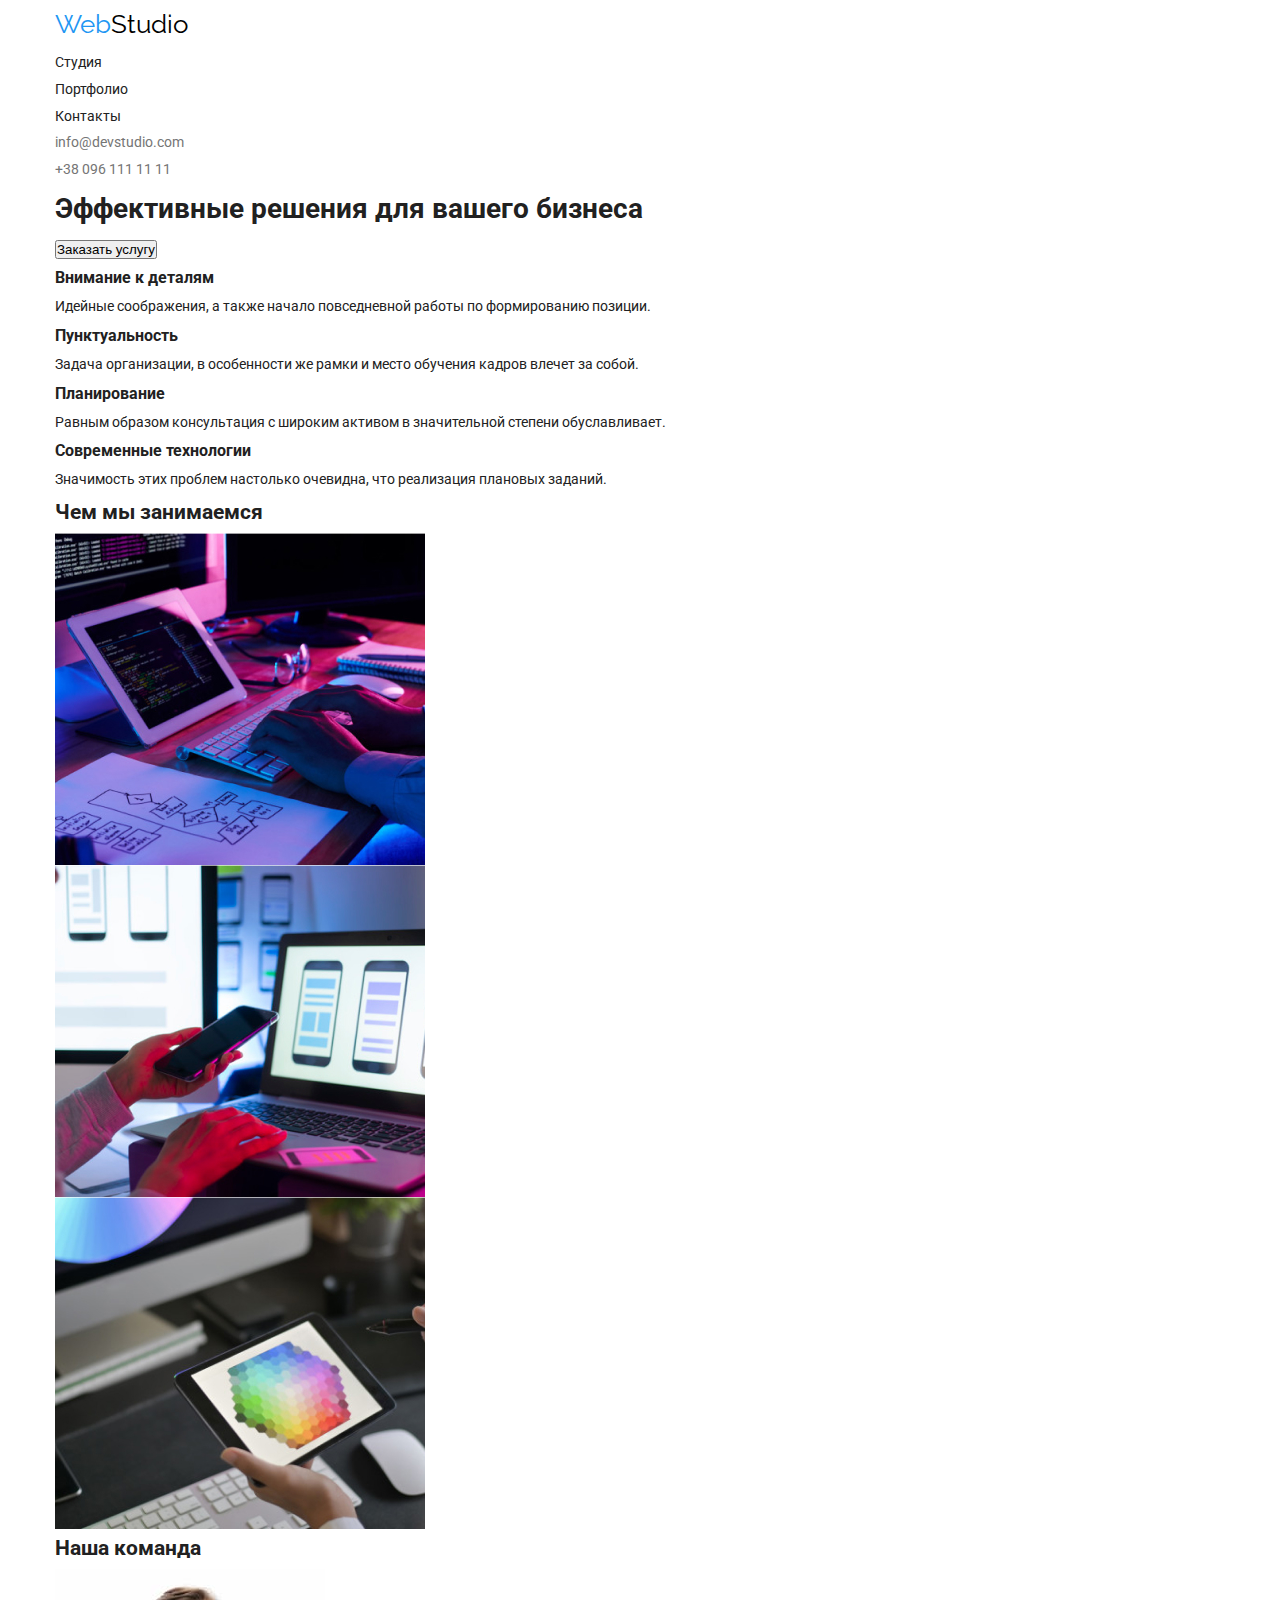
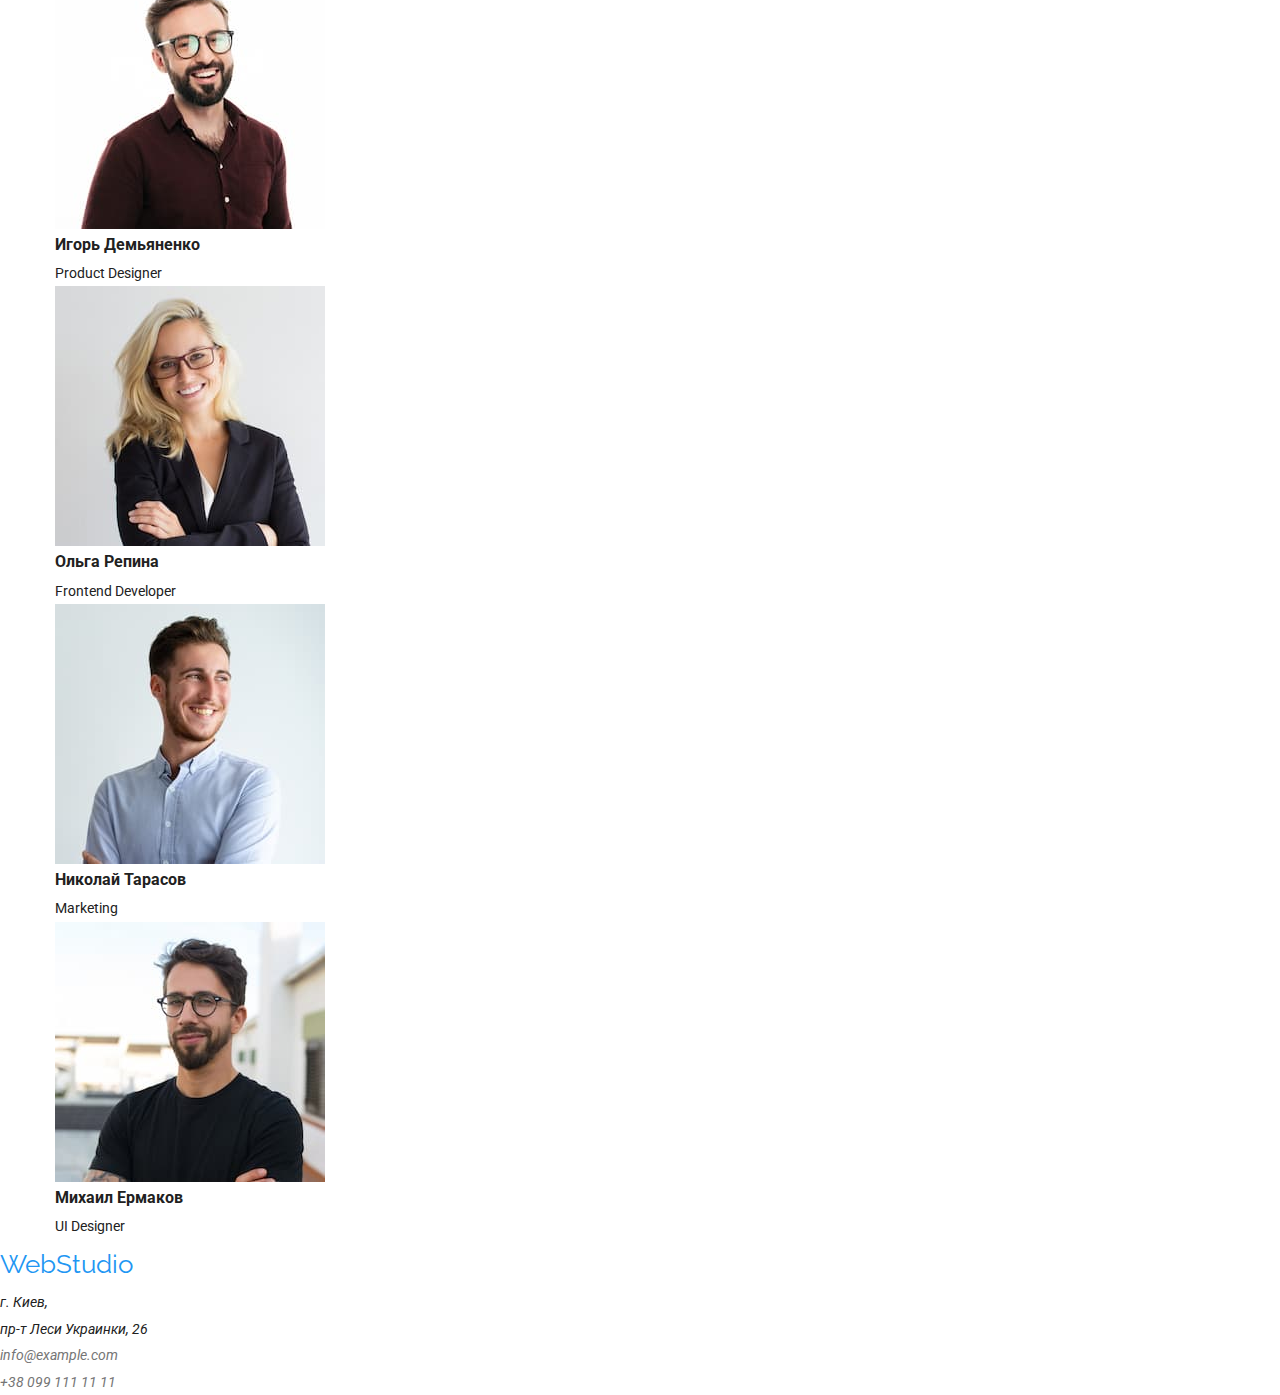
==== index.html @ edd5ce5f "bugs fixed" ====
<!DOCTYPE html>
<html lang="ru">
    <head>
        <meta charset="UTF-8">
        <meta http-equiv="X-UA-Compatible" content="IE=edge">
        <meta name="viewport" content="width=device-width, initial-scale=1.0">
        <title>Web Studio</title>
        <link rel="preconnect" href="https://fonts.gstatic.com">
        <link href="https://fonts.googleapis.com/css2?family=Raleway:wght@700&family=Roboto:wght@400;500;700;900&display=swap"
            rel="stylesheet">
        <link rel="stylesheet" href="./css/style.css"/>
    </head>
    <body>
        <header class="header">
            <div class="container">
                <nav>
                    <a href="index.html" class="logo" lang="en"> <span>Web</span>Studio</a>
                    <ul class="nav-list">
                        <li><a href="index.html">Студия</a></li>
                        <li><a href="portfolio.html">Портфолио</a></li>
                        <li><a href="">Контакты</a></li>
                    </ul>
                    <ul class="link">
                        <li><a href="mailto:info@devstudio.com">info@devstudio.com</a></li>
                        <li><a href="tel:+380961111111">+38 096 111 11 11</a></li>  
                    </ul>
                </nav>
            </div>     
        </header> 
        <main>
            <section>
                <div class="container">
                    <h1>Эффективные решения для вашего бизнеса</h1>
                    <button type="button">Заказать услугу</button>       
                </div>
            </section>
            <section>
                <div class="container">
                    <ul>
                        <h2 hidden>Характеристи</h2>
                        <li><h3>Внимание к деталям</h3>
                        <p>Идейные соображения, а также начало повседневной работы по формированию позиции.</p></li>
                        <li><h3>Пунктуальность</h3>
                        <p>Задача организации, в особенности же рамки и место обучения кадров влечет за собой.</p></li>
                        <li><h3>Планирование</h3>
                        <p>Равным образом консультация с широким активом в значительной степени обуславливает.</p></li>
                        <li><h3>Современные технологии</h3>
                        <p>Значимость этих проблем настолько очевидна, что реализация плановых заданий.</p></li>           
                    </ul>
                 </div>   
            </section>
              
            <section> 
                <div class="container">
                    <ul>
                        <li><h2>Чем мы занимаемся</h2></li>
                        <li><img src="./images/img.jpg" alt="розработка сайта"></li>
                        <li><img src="./images/img(1).jpg" alt="мобильные приложения"></li>
                        <li><img src="./images/img(2).jpg" alt="дизай"></li>
                    </ul>
                </div>    
            </section>    
            <section>
                <div class="container">
                    <h2>Наша команда</h2>
                    <ul>
                        <li>
                            <img src="./images/img(3).jpg" alt="Игорь Демьяненко" width="270">
                            <h3>Игорь Демьяненко</h3>
                            <p lang="en">Product Designer</p>
                        </li>
                        <li>
                            <img src="./images/img(4).jpg" alt="Ольга Репина" width="270">
                            <h3>Ольга Репина</h3>
                            <p lang="en">Frontend Developer</p>
                        </li>
                        <li>
                            <img src="./images/img(5).jpg" alt="Николай Тарасов" width="270">
                            <h3>Николай Тарасов</h3>
                            <p lang="en">Marketing</p>
                        </li>
                        <li>
                            <img src="./images/img(6).jpg" alt="Михаил Ермаков" width="270">
                            <h3>Михаил Ермаков</h3>
                            <p lang="en">UI Designer</p>
                        </li>
                    </ul>
                </div>    
            </section>     
        </main> 
        <footer>
            <div>
                <a href="index.html" class="logo" lang="en"><span>Web</span><span class="logo-white">Studio</span></a>
                <address>
                    <p>г. Киев,<br> пр-т Леси Украинки, 26</p>
                    <ul class="link">
                        <li><a href="mail:info@example.com">info@example.com</a></li>
                        <li><a href="tel:+380991111111">+38 099 111 11 11</a></li>
                    </ul>
                </address> 
            </div>
        </footer>   
    </body>
</html>
---- css/style.css ----
:root {
  --main-font: "Roboto";
  --accent-font: "Raleway";
  --main-text-color: #212121;
  --text-color: #757575;
  --text-color-blue: #2196f3;
  --color-white: #ffffff;
  --gray-color: #2f303a;
}
* {
  box-sizing: border-box;
  margin: 0;
  padding: 0;
}

body {
  font-family: var(--main-font);
  color: var(--main-text-color);
  font-size: 14px;
  line-height: 1.9;
  font-style: normal;
}

ul {
  list-style: none;
}
a {
  color: inherit;
  text-decoration: none;
}
img {
  display: block;
  max-width: 100%;
  height: auto;
}
.container {
  width: 1200px;
  margin: 0 auto;
  padding: 0 15px;
}
/* HEADER STYLES */
.header {
  color: var(--black-color);
}
.link {
  color: var(--text-color);
}
.list-button button {
  border-radius: 4px;
}
.list-button button:hover,
.list-button button:focus,
.list-button button:active {
  background-color: var(--text-color-blue);
  color: var(--color-white);
}

.nav-list a:hover,
.nav-list a:focus,
.nav-list a:active,
.link a:hover,
.link a:focus,
.link a:active {
  color: var(--text-color-blue);
}
.logo {
  font-family: var(--accent-font);
  font-weight: 700px;
  font-size: 26px;
  line-height: 1, 383;
  letter-spacing: 3%;
  color: #000;
}
.logo span {
  color: var(--text-color-blue);
}

/* HEADER STYLES */
/* MAIN STYLE*/
.list-button button {
  cursor: pointer;
}
/* MAIN STYLE*/
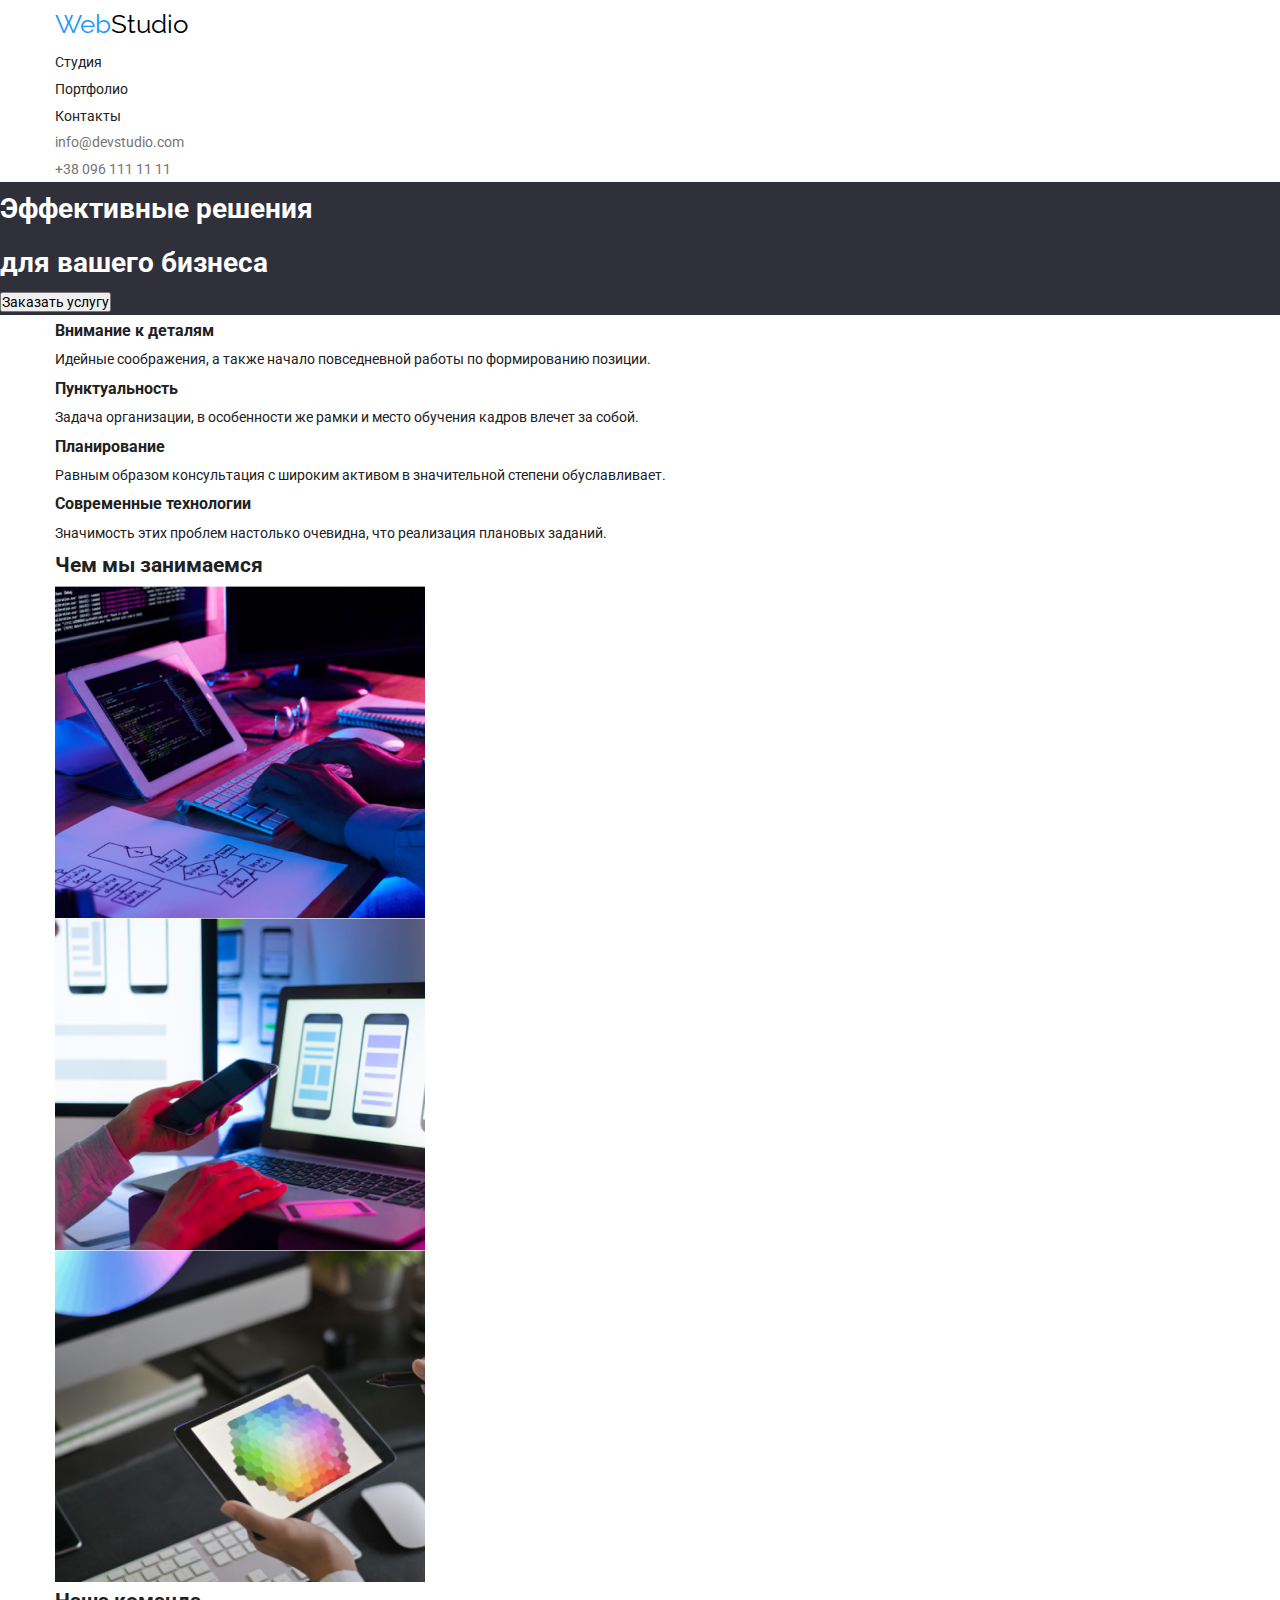
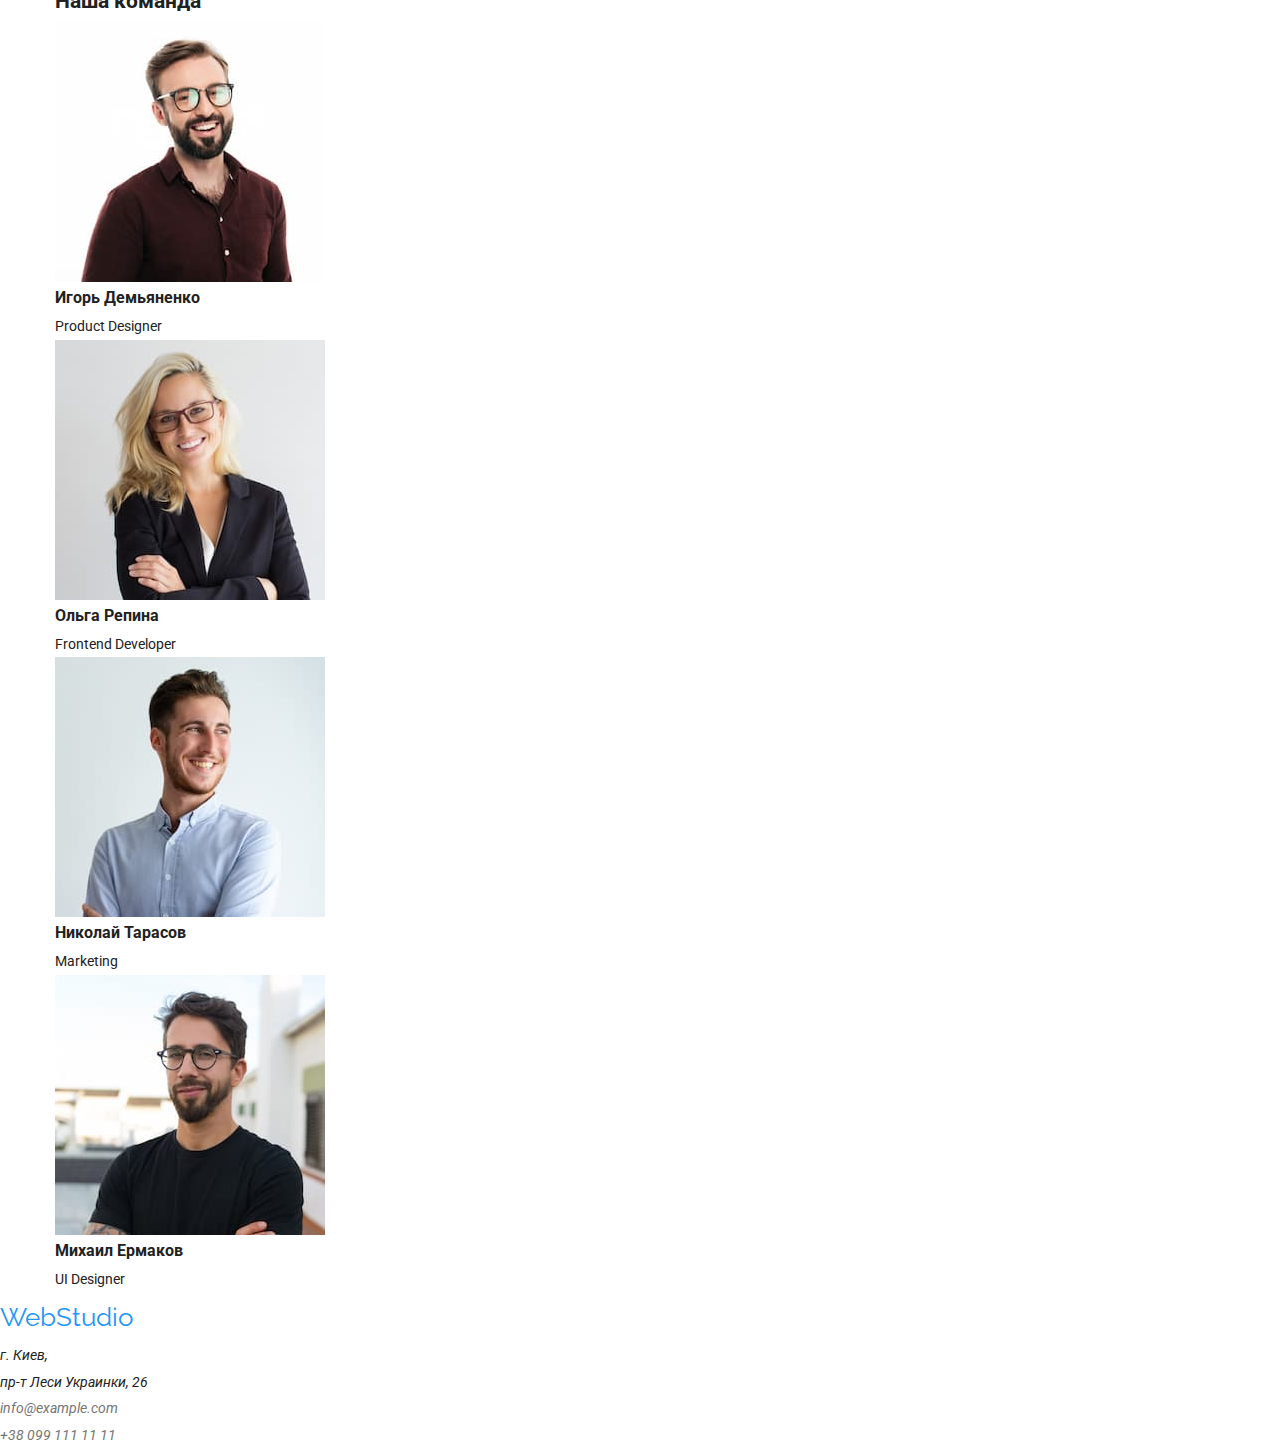
==== commit 4bfd027a: "correction hw-2" ====
--- a/index.html
+++ b/index.html
@@ -5,6 +5,7 @@
         <meta http-equiv="X-UA-Compatible" content="IE=edge">
         <meta name="viewport" content="width=device-width, initial-scale=1.0">
         <title>Web Studio</title>
+        <link rel="stylesheet" href="https://cdnjs.cloudflare.com/ajax/libs/modern-normalize/1.0.0/modern-normalize.min.css"/>
         <link rel="preconnect" href="https://fonts.gstatic.com">
         <link href="https://fonts.googleapis.com/css2?family=Raleway:wght@700&family=Roboto:wght@400;500;700;900&display=swap"
             rel="stylesheet">
@@ -13,7 +14,7 @@
     <body>
         <header class="header">
             <div class="container">
-                <nav>
+                <nav class="menu">
                     <a href="index.html" class="logo" lang="en"> <span>Web</span>Studio</a>
                     <ul class="nav-list">
                         <li><a href="index.html">Студия</a></li>
@@ -29,15 +30,15 @@
         </header> 
         <main>
             <section>
-                <div class="container">
-                    <h1>Эффективные решения для вашего бизнеса</h1>
+                <div class="container-hero">
+                    <h1>Эффективные решения<br/> для вашего бизнеса</h1>
                     <button type="button">Заказать услугу</button>       
                 </div>
             </section>
             <section>
                 <div class="container">
                     <ul>
-                        <h2 hidden>Характеристи</h2>
+                        <h2 hidden>Особенности</h2>
                         <li><h3>Внимание к деталям</h3>
                         <p>Идейные соображения, а также начало повседневной работы по формированию позиции.</p></li>
                         <li><h3>Пунктуальность</h3>
@@ -88,7 +89,7 @@
                 </div>    
             </section>     
         </main> 
-        <footer>
+        <footer class="footer">
             <div>
                 <a href="index.html" class="logo" lang="en"><span>Web</span><span class="logo-white">Studio</span></a>
                 <address>
--- a/css/style.css
+++ b/css/style.css
@@ -20,7 +20,6 @@
   line-height: 1.9;
   font-style: normal;
 }
-
 ul {
   list-style: none;
 }
@@ -39,14 +38,22 @@
   padding: 0 15px;
 }
 /* HEADER STYLES */
+
 .header {
   color: var(--black-color);
 }
+
 .link {
   color: var(--text-color);
 }
+
 .list-button button {
   border-radius: 4px;
+  cursor: pointer;
+  border: none;
+  background-color: #F5F4FA;
+  color: var(--main-text-color);
+  width: 128px;
 }
 .list-button button:hover,
 .list-button button:focus,
@@ -54,7 +61,6 @@
   background-color: var(--text-color-blue);
   color: var(--color-white);
 }
-
 .nav-list a:hover,
 .nav-list a:focus,
 .nav-list a:active,
@@ -67,7 +73,7 @@
   font-family: var(--accent-font);
   font-weight: 700px;
   font-size: 26px;
-  line-height: 1, 383;
+  line-height: 1,383;
   letter-spacing: 3%;
   color: #000;
 }
@@ -77,7 +83,27 @@
 
 /* HEADER STYLES */
 /* MAIN STYLE*/
-.list-button button {
+.container-hero {
+  background-color: var(--gray-color);
+  color: var(--color-white);
+}
+.button {
+  border-radius: 4px;
   cursor: pointer;
 }
+.container-hero button :hover,
+.container-hero button :focus,
+.container-hero button :active {
+  background-color: var(--text-color-blue);
+  color: var(--color-white);
+}
+}
+
 /* MAIN STYLE*/
+/* FOOTER*/
+.footer {
+  background-color: var(--gray-color);
+}
+
+/* FOOTER* /
+
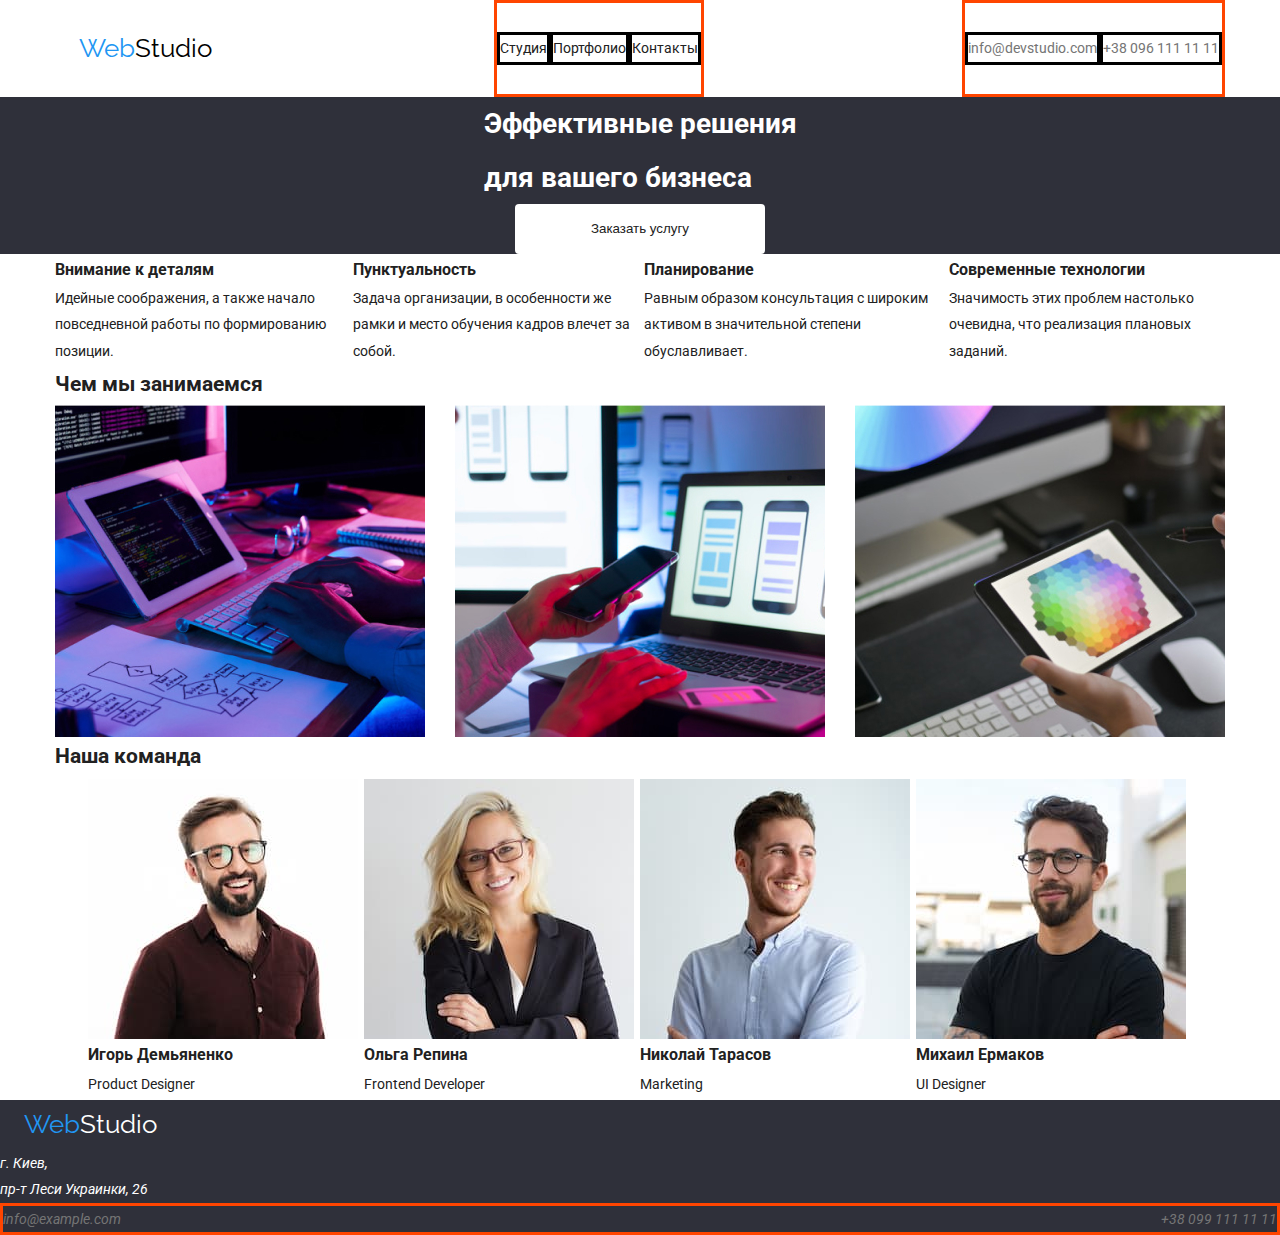
==== commit fef4892c: "lesson3" ====
--- a/index.html
+++ b/index.html
@@ -5,7 +5,7 @@
         <meta http-equiv="X-UA-Compatible" content="IE=edge">
         <meta name="viewport" content="width=device-width, initial-scale=1.0">
         <title>Web Studio</title>
-        <link rel="stylesheet" href="https://cdnjs.cloudflare.com/ajax/libs/modern-normalize/1.0.0/modern-normalize.min.css"/>
+        <link rel="stylesheet" href="/normalize.css/normalize.css"/>
         <link rel="preconnect" href="https://fonts.gstatic.com">
         <link href="https://fonts.googleapis.com/css2?family=Raleway:wght@700&family=Roboto:wght@400;500;700;900&display=swap"
             rel="stylesheet">
@@ -17,70 +17,77 @@
                 <nav class="menu">
                     <a href="index.html" class="logo" lang="en"> <span>Web</span>Studio</a>
                     <ul class="nav-list">
-                        <li><a href="index.html">Студия</a></li>
-                        <li><a href="portfolio.html">Портфолио</a></li>
-                        <li><a href="">Контакты</a></li>
+                        <li class="item"><a href="index.html">Студия</a></li>
+                        <li class="item"><a href="portfolio.html">Портфолио</a></li>
+                        <li class="item"><a href="">Контакты</a></li>
                     </ul>
                     <ul class="link">
-                        <li><a href="mailto:info@devstudio.com">info@devstudio.com</a></li>
-                        <li><a href="tel:+380961111111">+38 096 111 11 11</a></li>  
+                        <li class="item"><a href="mailto:info@devstudio.com">info@devstudio.com</a></li>
+                        <li class="item"><a href="tel:+380961111111">+38 096 111 11 11</a></li>  
                     </ul>
                 </nav>
             </div>     
         </header> 
         <main>
-            <section>
+            <section class="section">
                 <div class="container-hero">
-                    <h1>Эффективные решения<br/> для вашего бизнеса</h1>
+                    <h1 class="title-hero">Эффективные решения<br/>для вашего бизнеса</h1>
                     <button type="button">Заказать услугу</button>       
                 </div>
             </section>
-            <section>
+            <section class="section">
                 <div class="container">
-                    <ul>
-                        <h2 hidden>Особенности</h2>
-                        <li><h3>Внимание к деталям</h3>
-                        <p>Идейные соображения, а также начало повседневной работы по формированию позиции.</p></li>
-                        <li><h3>Пунктуальность</h3>
-                        <p>Задача организации, в особенности же рамки и место обучения кадров влечет за собой.</p></li>
-                        <li><h3>Планирование</h3>
-                        <p>Равным образом консультация с широким активом в значительной степени обуславливает.</p></li>
-                        <li><h3>Современные технологии</h3>
-                        <p>Значимость этих проблем настолько очевидна, что реализация плановых заданий.</p></li>           
+                    <h2 hidden>Особенности</h2>
+                    <ul class="specifics">
+                        <li>
+                            <h3>Внимание к деталям</h3>
+                            <p>Идейные соображения, а также начало повседневной работы по формированию позиции.</p>
+                        </li>
+                        <li>
+                            <h3>Пунктуальность</h3>
+                            <p>Задача организации, в особенности же рамки и место обучения кадров влечет за собой.</p>
+                        </li>
+                        <li>
+                            <h3>Планирование</h3>
+                            <p>Равным образом консультация с широким активом в значительной степени обуславливает.</p>
+                        </li>
+                        <li>
+                            <h3>Современные технологии</h3>
+                            <p>Значимость этих проблем настолько очевидна, что реализация плановых заданий.</p>
+                        </li>           
                     </ul>
                  </div>   
             </section>
-              
-            <section> 
+            <section class="section"> 
                 <div class="container">
-                    <ul>
-                        <li><h2>Чем мы занимаемся</h2></li>
+                    <h2 class="title">Чем мы занимаемся</h2>
+                    <ul class="business">
                         <li><img src="./images/img.jpg" alt="розработка сайта"></li>
                         <li><img src="./images/img(1).jpg" alt="мобильные приложения"></li>
                         <li><img src="./images/img(2).jpg" alt="дизай"></li>
                     </ul>
                 </div>    
             </section>    
-            <section>
+            <section class="section">
                 <div class="container">
-                    <h2>Наша команда</h2>
-                    <ul>
-                        <li>
+                    <h2 class="title">Наша команда</h2>
+                    <ul class="team">
+                        <li class="cards">
                             <img src="./images/img(3).jpg" alt="Игорь Демьяненко" width="270">
                             <h3>Игорь Демьяненко</h3>
                             <p lang="en">Product Designer</p>
                         </li>
-                        <li>
+                        <li class="cards">
                             <img src="./images/img(4).jpg" alt="Ольга Репина" width="270">
                             <h3>Ольга Репина</h3>
                             <p lang="en">Frontend Developer</p>
                         </li>
-                        <li>
+                        <li class="cards">
                             <img src="./images/img(5).jpg" alt="Николай Тарасов" width="270">
                             <h3>Николай Тарасов</h3>
                             <p lang="en">Marketing</p>
                         </li>
-                        <li>
+                        <li class="cards">
                             <img src="./images/img(6).jpg" alt="Михаил Ермаков" width="270">
                             <h3>Михаил Ермаков</h3>
                             <p lang="en">UI Designer</p>
@@ -93,7 +100,7 @@
             <div>
                 <a href="index.html" class="logo" lang="en"><span>Web</span><span class="logo-white">Studio</span></a>
                 <address>
-                    <p>г. Киев,<br> пр-т Леси Украинки, 26</p>
+                    <p class="address">г. Киев,<br> пр-т Леси Украинки, 26</p>
                     <ul class="link">
                         <li><a href="mail:info@example.com">info@example.com</a></li>
                         <li><a href="tel:+380991111111">+38 099 111 11 11</a></li>
--- a/css/style.css
+++ b/css/style.css
@@ -1,3 +1,4 @@
+
 :root {
   --main-font: "Roboto";
   --accent-font: "Raleway";
@@ -7,12 +8,13 @@
   --color-white: #ffffff;
   --gray-color: #2f303a;
 }
-* {
+*,
+*::before,
+*::after {
   box-sizing: border-box;
   margin: 0;
   padding: 0;
 }
-
 body {
   font-family: var(--main-font);
   color: var(--main-text-color);
@@ -38,15 +40,87 @@
   padding: 0 15px;
 }
 /* HEADER STYLES */
-
-.header {
-  color: var(--black-color);
+.menu {
+  display: flex;
+  flex-direction: row;
+  justify-content: space-between;
 }
-
 .link {
   color: var(--text-color);
 }
+.nav-list,
+.link {
+  border: orangered solid;
+  display: flex;
+  flex-direction: row;
+  justify-content: space-between;
+  align-items: center;
+  Font family: var(--main-font);
+  Font style: Medium;
+  Line height: 16px;
+  Line height: 100%;
+  Letter spacing: 2%;
+}
+.nav-list a:hover,
+.nav-list a:focus,
+.nav-list a:active,
+.link a:hover,
+.link a:focus,
+.link a:active {
+  color: var(--text-color-blue);
+}
+.item {
+  border: black solid;
+}
+.logo {
+  font-family: var(--accent-font);
+  font-weight: 700px;
+  font-size: 26px;
+  line-height: 1,383;
+  letter-spacing: 3%;
+  color: #000;
+  padding: 24px;
+}
+.logo span {
+  color: var(--text-color-blue);
+}
+/* HEADER STYLES */
+/* MAIN STYLE*/
 
+/* HERO*/
+.container-hero {
+  display: flex;
+  flex-direction: column;
+  align-items: center;
+  background-color: var(--gray-color);
+  color: var(--color-white);
+}
+.title-hero {
+  Font family: Roboto;
+  Font style: Black;;
+  Font size: 44px;
+  Line height: 116%;
+  Align: Center;
+  align: Top;
+  Letter spacing: 6%;
+}
+button {
+  border-radius: 4px;
+  cursor: pointer;
+  border: none;
+  background-color: var(--color-white);
+  color: var(--main-text-color);
+  width: 250px;
+  height: 50px;
+}
+button:hover,
+button:focus,
+button:active {
+  background-color: var(--text-color-blue);
+  color: var(--color-white);
+}
+/* HERO*/
+/*LIST-BUTTON*/
 .list-button button {
   border-radius: 4px;
   cursor: pointer;
@@ -61,49 +135,41 @@
   background-color: var(--text-color-blue);
   color: var(--color-white);
 }
-.nav-list a:hover,
-.nav-list a:focus,
-.nav-list a:active,
-.link a:hover,
-.link a:focus,
-.link a:active {
-  color: var(--text-color-blue);
+/*LIST-BUTTON*/
+.specifics,
+.business {
+  display: flex;
+  justify-content: space-between;
 }
-.logo {
-  font-family: var(--accent-font);
-  font-weight: 700px;
-  font-size: 26px;
-  line-height: 1,383;
-  letter-spacing: 3%;
-  color: #000;
+.cards {
+  border: var(--color-white) solid;
 }
-.logo span {
-  color: var(--text-color-blue);
+.team {
+  display: flex;
+  justify-content: spacevar-between;
+  margin-left: 30px;
 }
-
-/* HEADER STYLES */
-/* MAIN STYLE*/
-.container-hero {
-  background-color: var(--gray-color);
-  color: var(--color-white);
+.title {
+  display: flex;
+  align-items: center;
 }
-.button {
-  border-radius: 4px;
-  cursor: pointer;
-}
-.container-hero button :hover,
-.container-hero button :focus,
-.container-hero button :active {
-  background-color: var(--text-color-blue);
-  color: var(--color-white);
-}
-}
-
 /* MAIN STYLE*/
 /* FOOTER*/
 .footer {
   background-color: var(--gray-color);
 }
-
+span.logo-white {
+  color: var(--color-white);
+}
+.address {
+  color: var(--color-white);
+  Font style: Regular;
+  Font size: 14px;
+  Line height: 24px;
+  Line height: 146%;
+  Align: Left;
+  Vertical align: Top;
+  Letter spacing: 3%;
+}
 /* FOOTER* /
 
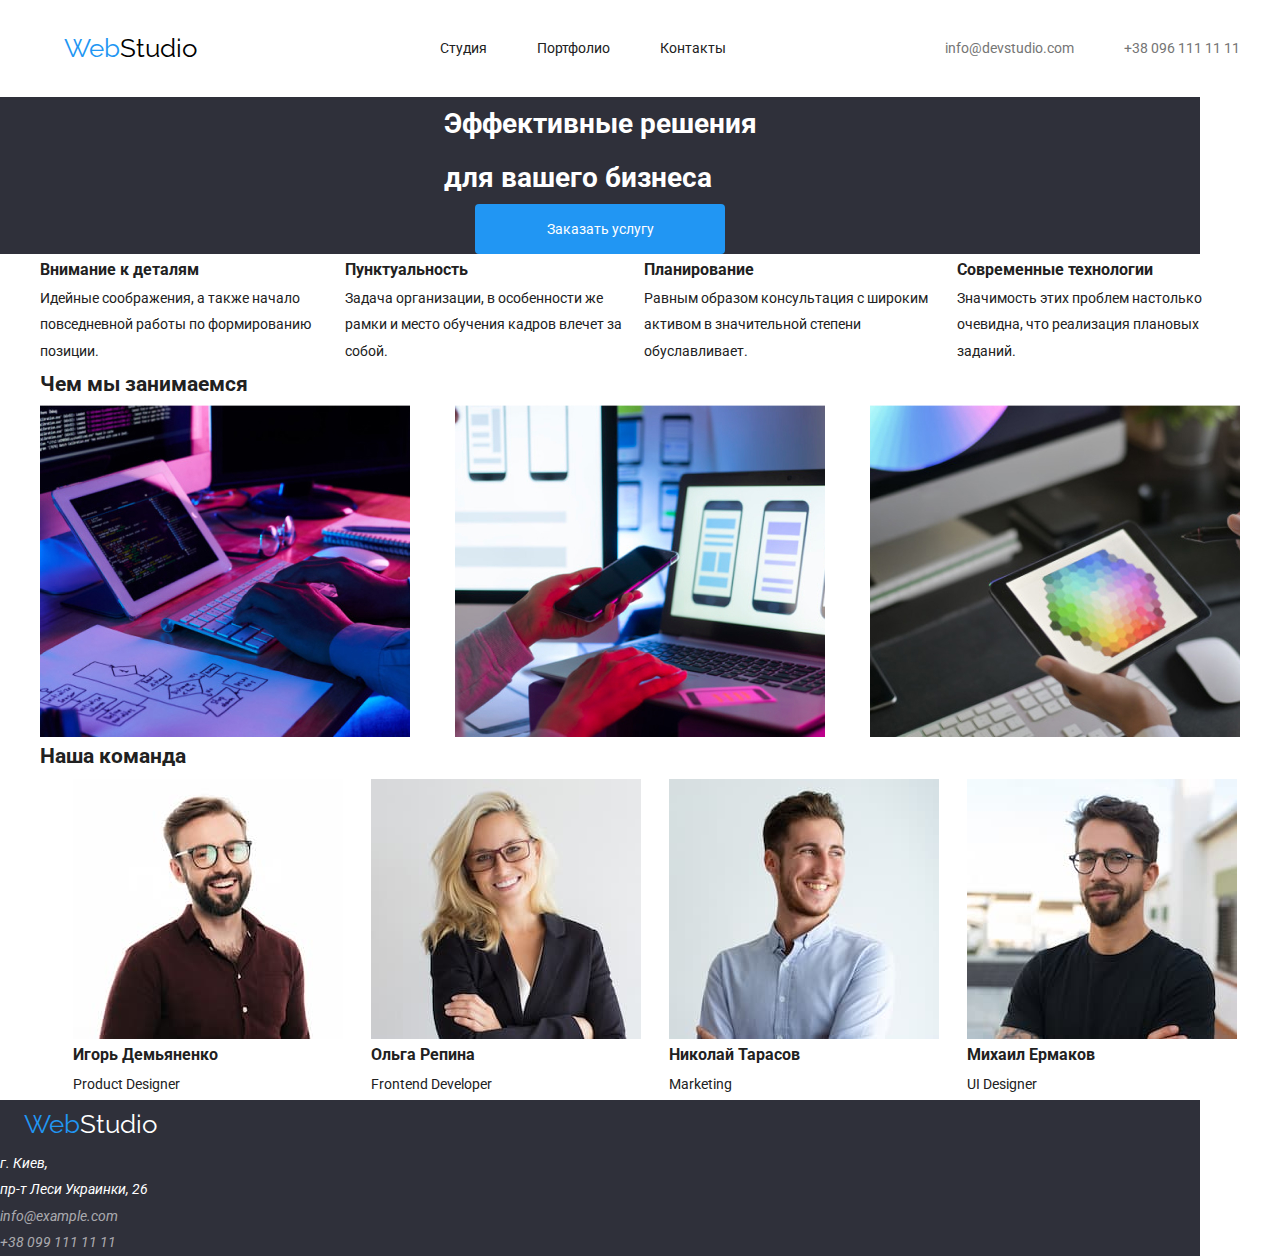
==== commit e95a80c2: "added margin" ====
--- a/index.html
+++ b/index.html
@@ -5,10 +5,9 @@
         <meta http-equiv="X-UA-Compatible" content="IE=edge">
         <meta name="viewport" content="width=device-width, initial-scale=1.0">
         <title>Web Studio</title>
-        <link rel="stylesheet" href="/normalize.css/normalize.css"/>
+        <link rel="stylesheet" href="https://cdnjs.cloudflare.com/ajax/libs/modern-normalize/1.0.0/modern-normalize.min.css"/>
         <link rel="preconnect" href="https://fonts.gstatic.com">
-        <link href="https://fonts.googleapis.com/css2?family=Raleway:wght@700&family=Roboto:wght@400;500;700;900&display=swap"
-            rel="stylesheet">
+        <link href="https://fonts.googleapis.com/css2?family=Raleway:wght@700&family=Roboto:wght@400;500;700;900&display=swap" rel="stylesheet">
         <link rel="stylesheet" href="./css/style.css"/>
     </head>
     <body>
@@ -17,13 +16,13 @@
                 <nav class="menu">
                     <a href="index.html" class="logo" lang="en"> <span>Web</span>Studio</a>
                     <ul class="nav-list">
-                        <li class="item"><a href="index.html">Студия</a></li>
-                        <li class="item"><a href="portfolio.html">Портфолио</a></li>
-                        <li class="item"><a href="">Контакты</a></li>
+                        <li class="nav-list-item"><a href="index.html">Студия</a></li>
+                        <li class="nav-list-item"><a href="portfolio.html">Портфолио</a></li>
+                        <li class="nav-list-item"><a href="">Контакты</a></li>
                     </ul>
                     <ul class="link">
-                        <li class="item"><a href="mailto:info@devstudio.com">info@devstudio.com</a></li>
-                        <li class="item"><a href="tel:+380961111111">+38 096 111 11 11</a></li>  
+                        <li class="nav-link-item"><a href="mailto:info@devstudio.com">info@devstudio.com</a></li>
+                        <li class="nav-link-item"><a href="tel:+380961111111">+38 096 111 11 11</a></li>  
                     </ul>
                 </nav>
             </div>     
@@ -101,7 +100,7 @@
                 <a href="index.html" class="logo" lang="en"><span>Web</span><span class="logo-white">Studio</span></a>
                 <address>
                     <p class="address">г. Киев,<br> пр-т Леси Украинки, 26</p>
-                    <ul class="link">
+                    <ul class="link-address">
                         <li><a href="mail:info@example.com">info@example.com</a></li>
                         <li><a href="tel:+380991111111">+38 099 111 11 11</a></li>
                     </ul>
--- a/css/style.css
+++ b/css/style.css
@@ -4,7 +4,7 @@
   --accent-font: "Raleway";
   --main-text-color: #212121;
   --text-color: #757575;
-  --text-color-blue: #2196f3;
+  --color-blue: #2196f3;
   --color-white: #ffffff;
   --gray-color: #2f303a;
 }
@@ -37,29 +37,24 @@
 .container {
   width: 1200px;
   margin: 0 auto;
-  padding: 0 15px;
 }
 /* HEADER STYLES */
 .menu {
   display: flex;
   flex-direction: row;
   justify-content: space-between;
+  align-items: center;
 }
 .link {
   color: var(--text-color);
 }
 .nav-list,
 .link {
-  border: orangered solid;
   display: flex;
   flex-direction: row;
   justify-content: space-between;
   align-items: center;
-  Font family: var(--main-font);
-  Font style: Medium;
-  Line height: 16px;
-  Line height: 100%;
-  Letter spacing: 2%;
+  height: 16px;
 }
 .nav-list a:hover,
 .nav-list a:focus,
@@ -67,10 +62,13 @@
 .link a:hover,
 .link a:focus,
 .link a:active {
-  color: var(--text-color-blue);
+  color: var(--color-blue);
 }
-.item {
-  border: black solid;
+.nav-list-item:not(:last-child) {
+  margin-right: 50px;
+}
+.nav-link-item:not(:last-child) {
+  margin-right: 50px;
 }
 .logo {
   font-family: var(--accent-font);
@@ -82,7 +80,7 @@
   padding: 24px;
 }
 .logo span {
-  color: var(--text-color-blue);
+  color: var(--color-blue);
 }
 /* HEADER STYLES */
 /* MAIN STYLE*/
@@ -94,6 +92,7 @@
   align-items: center;
   background-color: var(--gray-color);
   color: var(--color-white);
+  width: 1200px;
 }
 .title-hero {
   Font family: Roboto;
@@ -108,20 +107,21 @@
   border-radius: 4px;
   cursor: pointer;
   border: none;
-  background-color: var(--color-white);
-  color: var(--main-text-color);
+  background-color: var(--color-blue);
+  color: var(--color-white);
   width: 250px;
   height: 50px;
 }
 button:hover,
 button:focus,
 button:active {
-  background-color: var(--text-color-blue);
+  background-color: #188CE8;
   color: var(--color-white);
 }
 /* HERO*/
 /*LIST-BUTTON*/
-.list-button button {
+.list-button {
+  display: flex;
   border-radius: 4px;
   cursor: pointer;
   border: none;
@@ -132,7 +132,7 @@
 .list-button button:hover,
 .list-button button:focus,
 .list-button button:active {
-  background-color: var(--text-color-blue);
+  background-color: var(--color-blue);
   color: var(--color-white);
 }
 /*LIST-BUTTON*/
@@ -144,19 +144,25 @@
 .cards {
   border: var(--color-white) solid;
 }
+.card-list{
+  display: flex;
+  justify-content: space-between;
+  flex-wrap: wrap;
+}
 .team {
   display: flex;
-  justify-content: spacevar-between;
+  justify-content: space-between;
   margin-left: 30px;
 }
 .title {
   display: flex;
-  align-items: center;
+  text-align: center;
 }
 /* MAIN STYLE*/
 /* FOOTER*/
 .footer {
   background-color: var(--gray-color);
+  width: 1200px;
 }
 span.logo-white {
   color: var(--color-white);
@@ -171,5 +177,8 @@
   Vertical align: Top;
   Letter spacing: 3%;
 }
+.link-address {
+  color: rgba(255, 255, 255, 0.6);
+}
 /* FOOTER* /
 
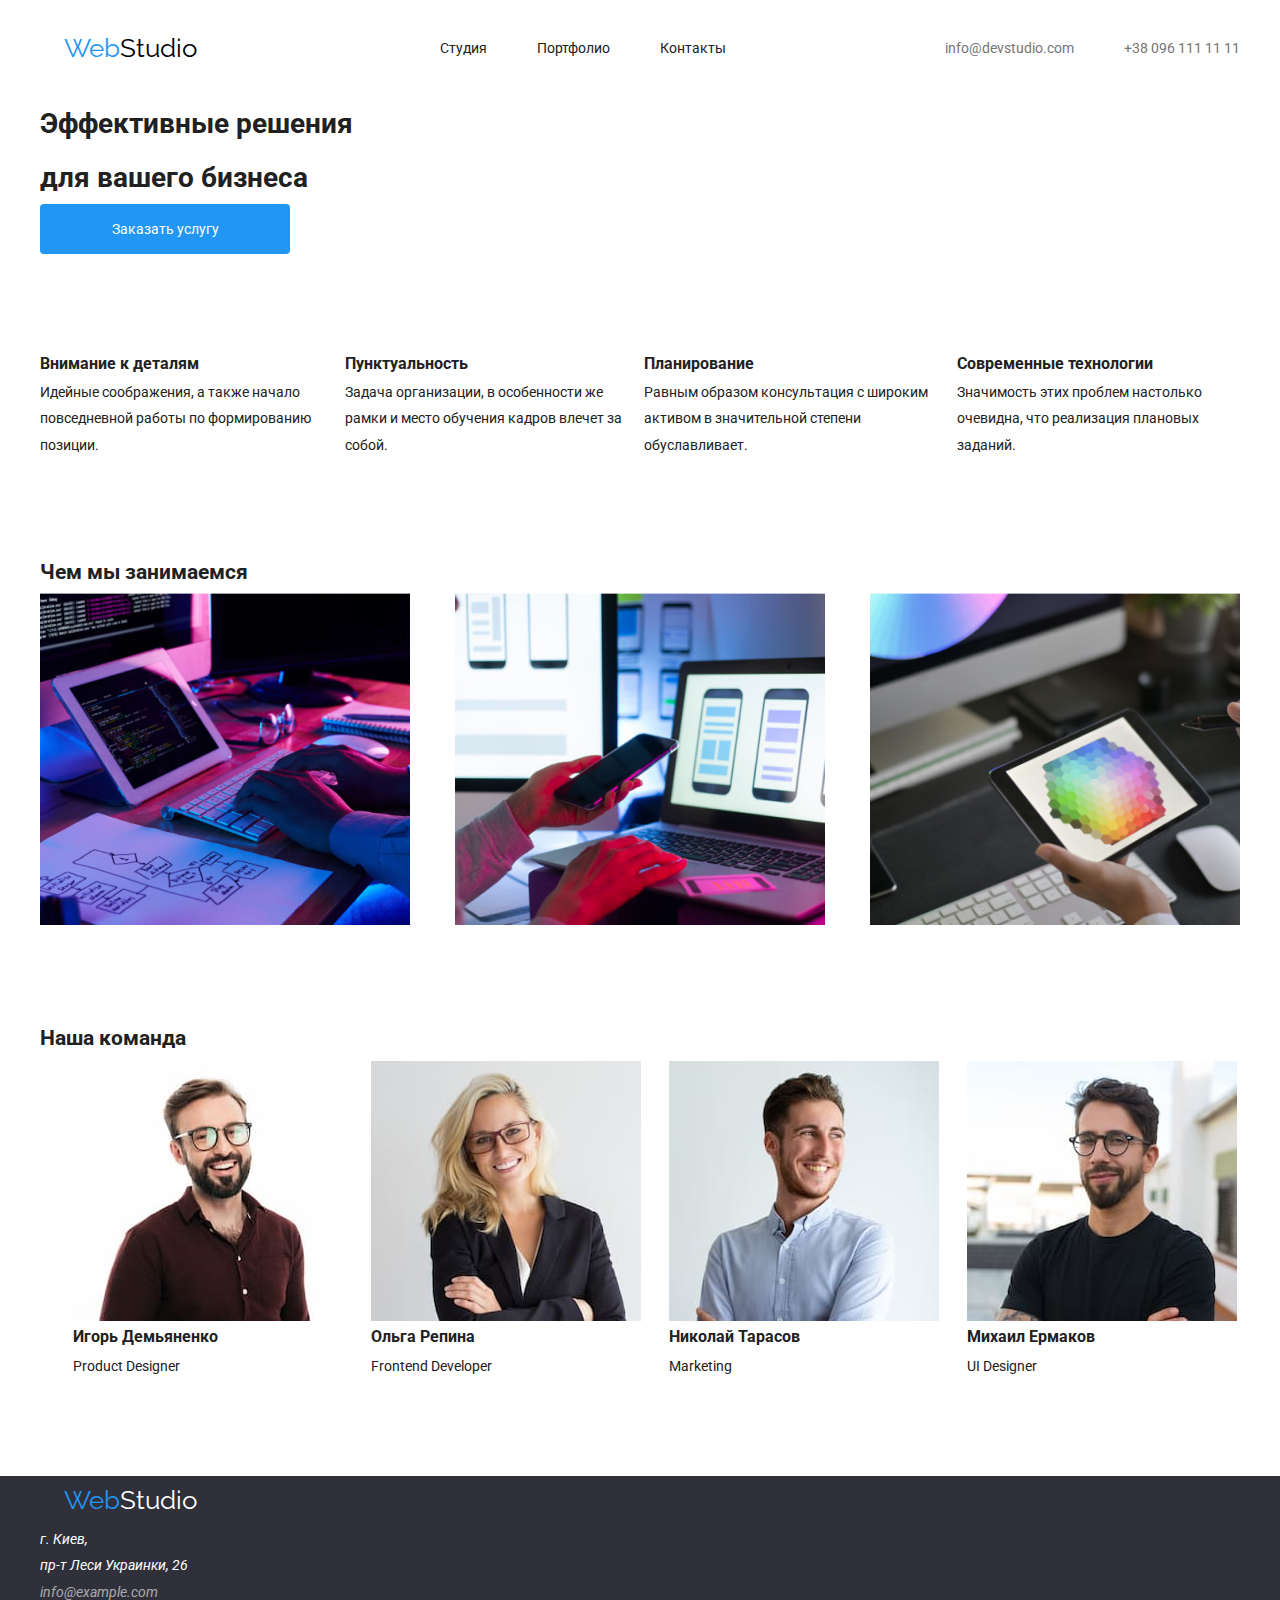
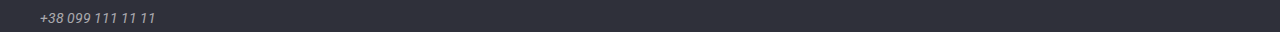
==== commit 76656f34: "button" ====
--- a/index.html
+++ b/index.html
@@ -29,9 +29,9 @@
         </header> 
         <main>
             <section class="section">
-                <div class="container-hero">
+                <div class="container">
                     <h1 class="title-hero">Эффективные решения<br/>для вашего бизнеса</h1>
-                    <button type="button">Заказать услугу</button>       
+                    <button class="hero-button" type="button">Заказать услугу</button>       
                 </div>
             </section>
             <section class="section">
@@ -96,7 +96,7 @@
             </section>     
         </main> 
         <footer class="footer">
-            <div>
+            <div class="container">
                 <a href="index.html" class="logo" lang="en"><span>Web</span><span class="logo-white">Studio</span></a>
                 <address>
                     <p class="address">г. Киев,<br> пр-т Леси Украинки, 26</p>
--- a/css/style.css
+++ b/css/style.css
@@ -38,6 +38,9 @@
   width: 1200px;
   margin: 0 auto;
 }
+.section {
+  padding-bottom: 94px;
+}
 /* HEADER STYLES */
 .menu {
   display: flex;
@@ -64,10 +67,8 @@
 .link a:active {
   color: var(--color-blue);
 }
+.nav-link-item:not(:last-child),
 .nav-list-item:not(:last-child) {
-  margin-right: 50px;
-}
-.nav-link-item:not(:last-child) {
   margin-right: 50px;
 }
 .logo {
@@ -86,24 +87,7 @@
 /* MAIN STYLE*/
 
 /* HERO*/
-.container-hero {
-  display: flex;
-  flex-direction: column;
-  align-items: center;
-  background-color: var(--gray-color);
-  color: var(--color-white);
-  width: 1200px;
-}
-.title-hero {
-  Font family: Roboto;
-  Font style: Black;;
-  Font size: 44px;
-  Line height: 116%;
-  Align: Center;
-  align: Top;
-  Letter spacing: 6%;
-}
-button {
+.hero-button {
   border-radius: 4px;
   cursor: pointer;
   border: none;
@@ -112,9 +96,9 @@
   width: 250px;
   height: 50px;
 }
-button:hover,
-button:focus,
-button:active {
+.hero-button:hover,
+.hero-button:focus,
+.hero-button:active {
   background-color: #188CE8;
   color: var(--color-white);
 }
@@ -122,12 +106,12 @@
 /*LIST-BUTTON*/
 .list-button {
   display: flex;
+  justify-content: center;
+  border: none;
   border-radius: 4px;
   cursor: pointer;
-  border: none;
   background-color: #F5F4FA;
   color: var(--main-text-color);
-  width: 128px;
 }
 .list-button button:hover,
 .list-button button:focus,
@@ -162,7 +146,6 @@
 /* FOOTER*/
 .footer {
   background-color: var(--gray-color);
-  width: 1200px;
 }
 span.logo-white {
   color: var(--color-white);
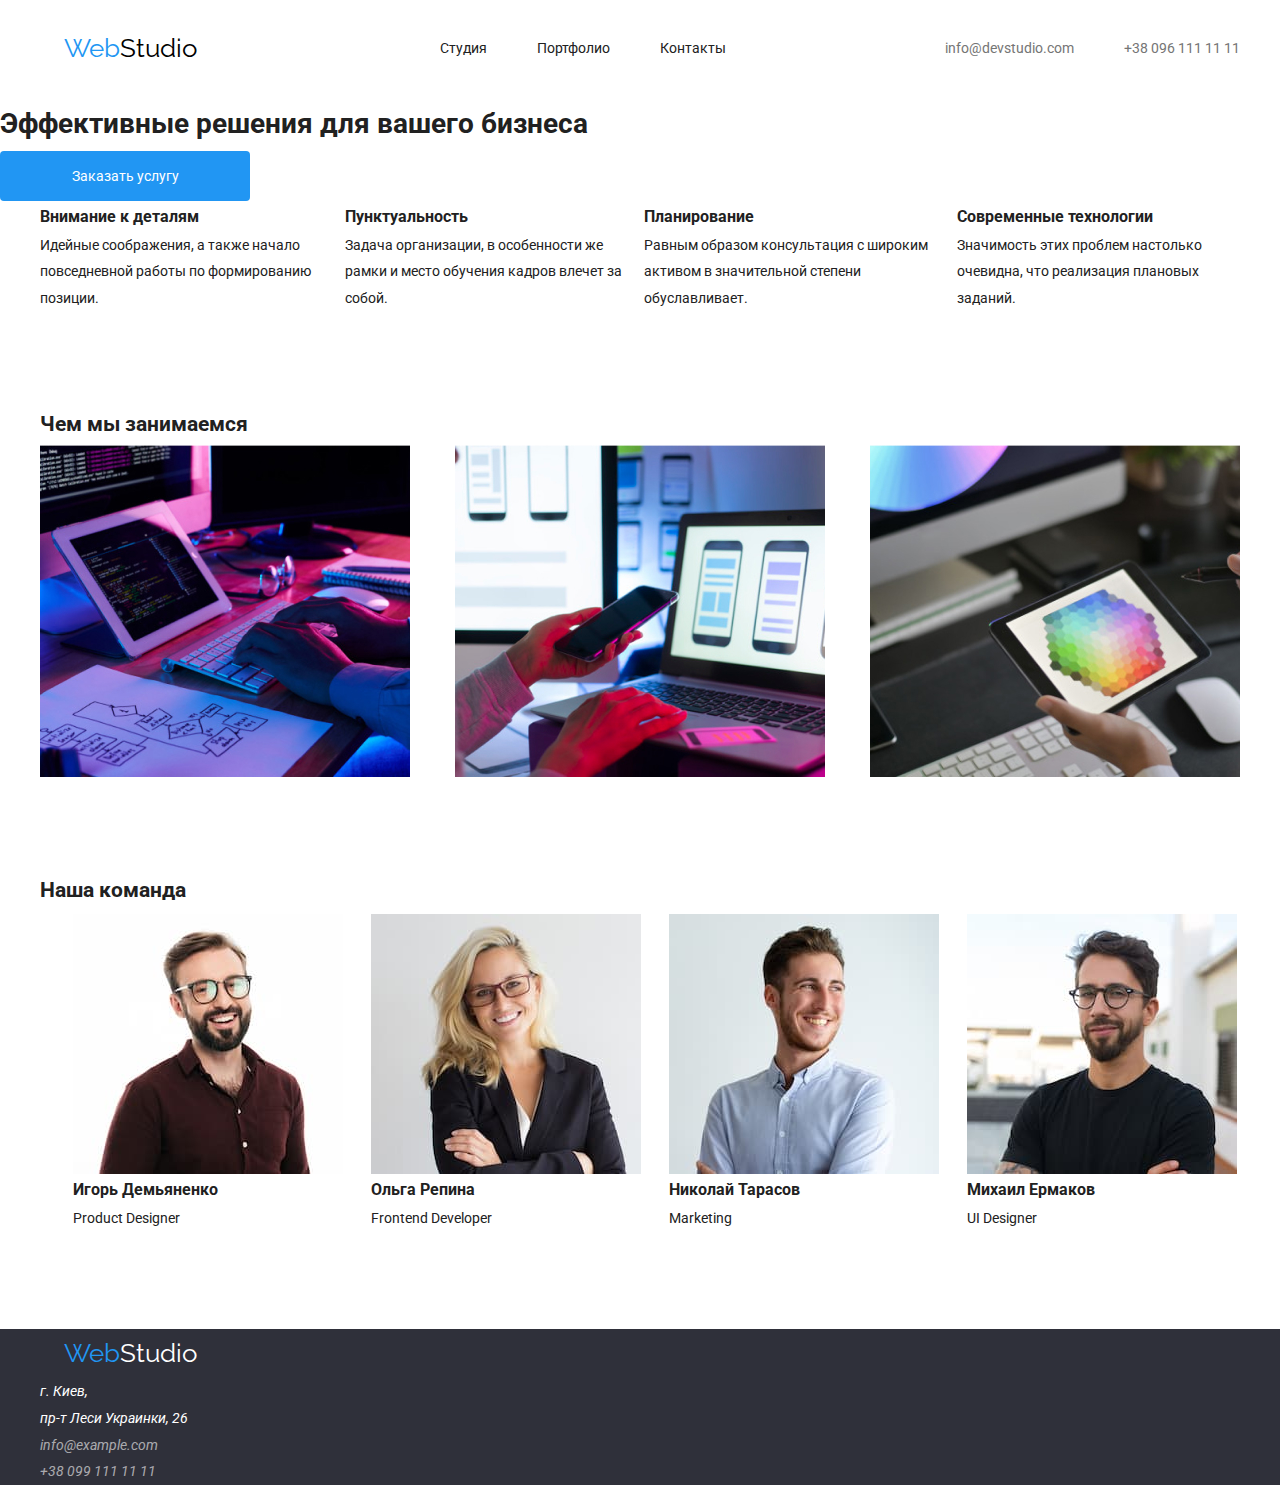
==== commit 8387944d: "add margin" ====
--- a/index.html
+++ b/index.html
@@ -28,9 +28,9 @@
             </div>     
         </header> 
         <main>
-            <section class="section">
-                <div class="container">
-                    <h1 class="title-hero">Эффективные решения<br/>для вашего бизнеса</h1>
+            <section class="section-hero">
+                <div class="container-hero">
+                    <h1 class="title-hero">Эффективные решения для вашего бизнеса</h1>
                     <button class="hero-button" type="button">Заказать услугу</button>       
                 </div>
             </section>
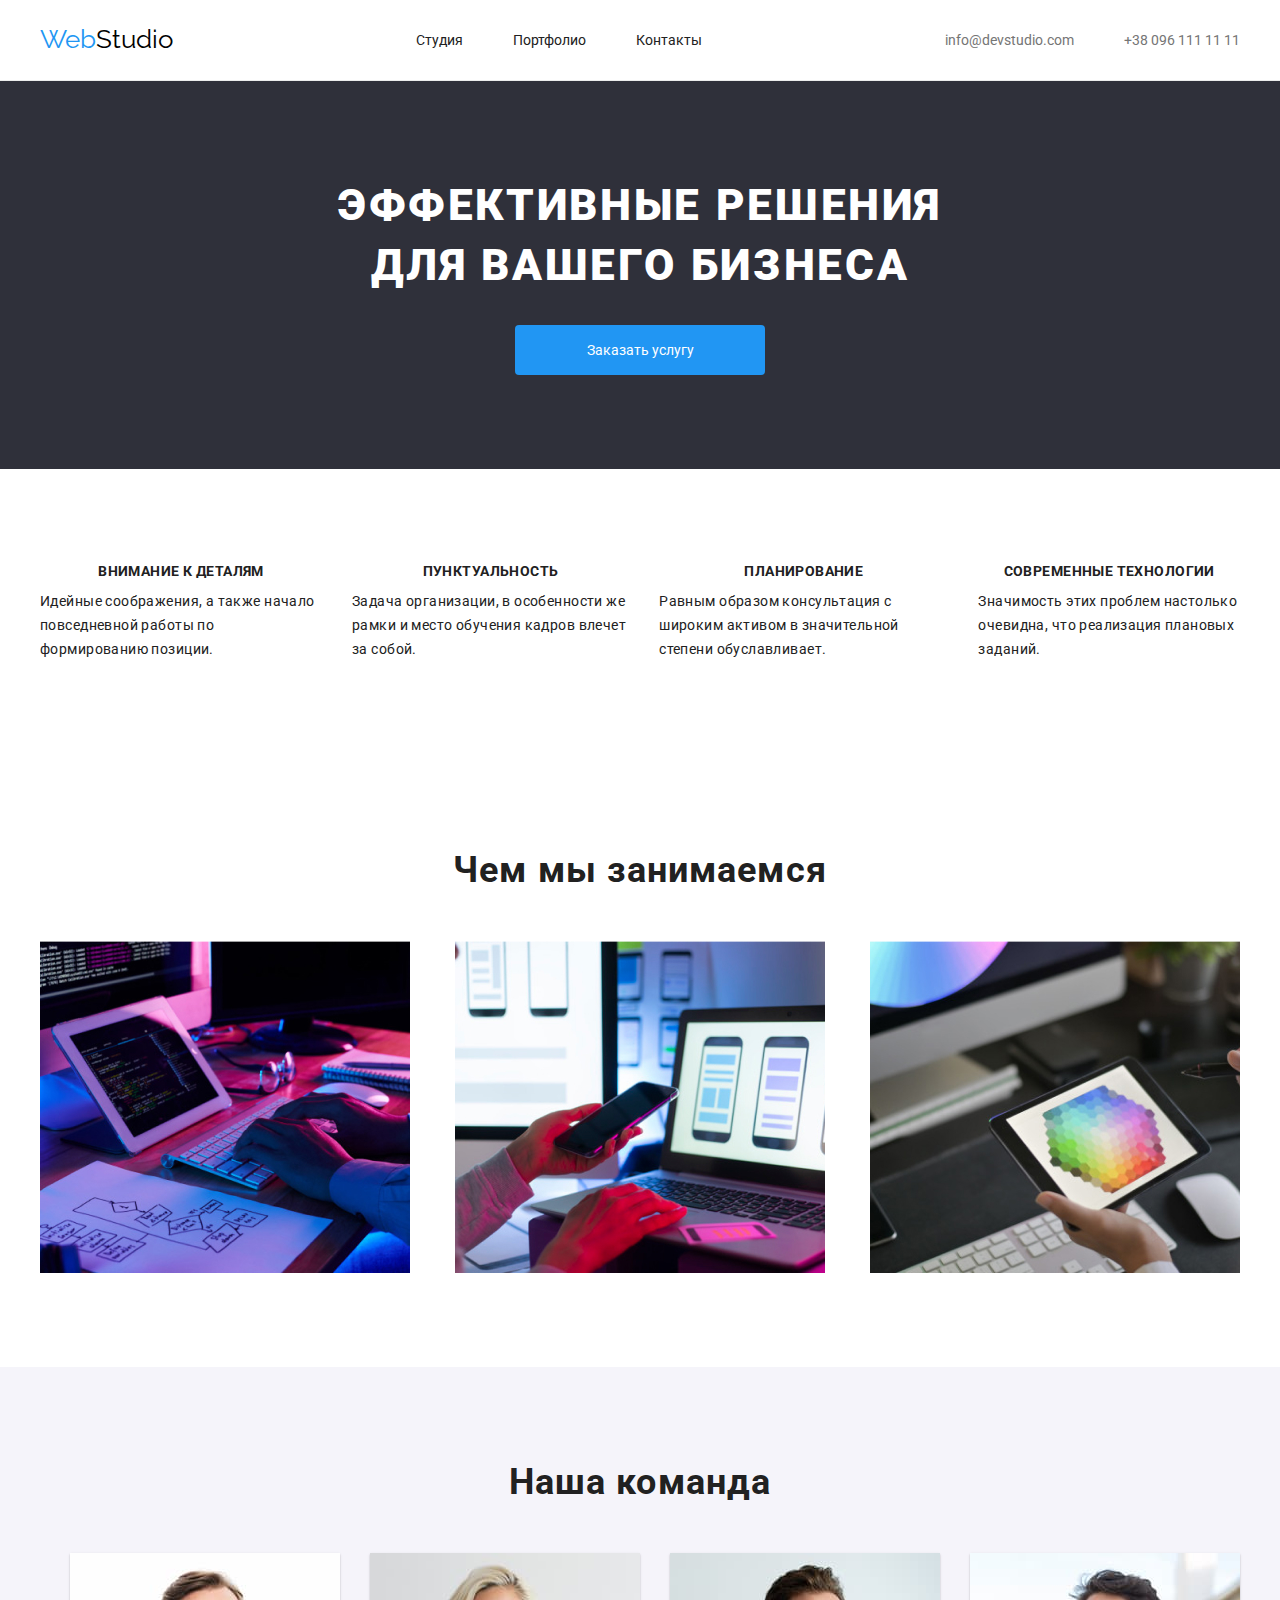
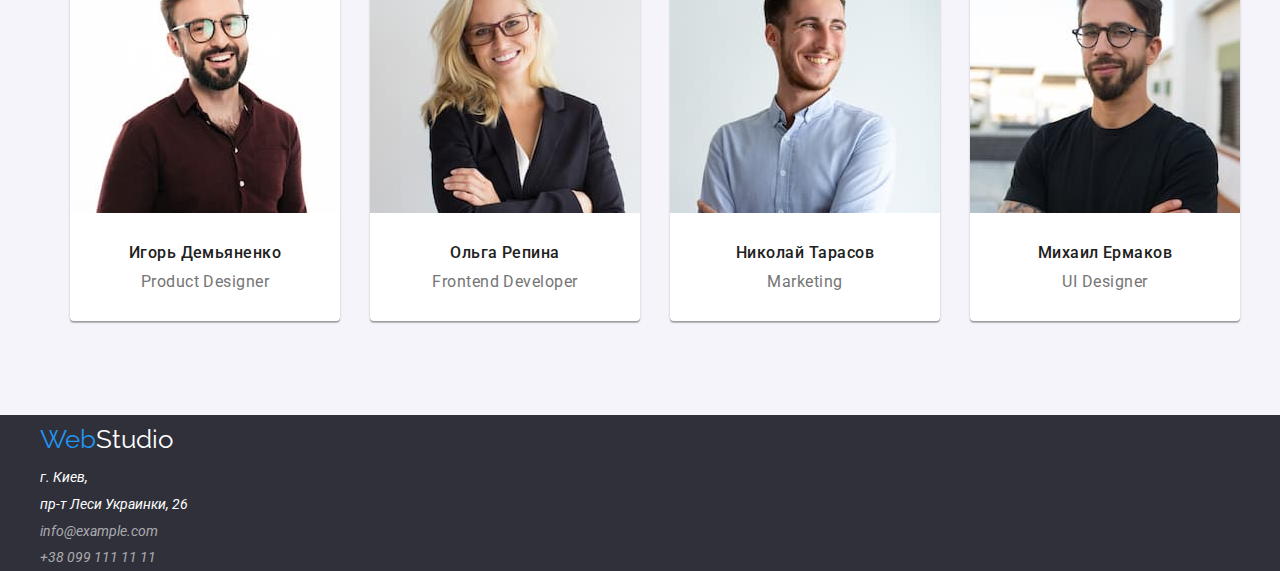
==== commit db81d280: "hw-3" ====
--- a/index.html
+++ b/index.html
@@ -38,28 +38,28 @@
                 <div class="container">
                     <h2 hidden>Особенности</h2>
                     <ul class="specifics">
-                        <li>
-                            <h3>Внимание к деталям</h3>
-                            <p>Идейные соображения, а также начало повседневной работы по формированию позиции.</p>
+                        <li class="specifics-item">
+                            <h3 class="specifics-title">Внимание к деталям</h3>
+                            <p class="specifics-text">Идейные соображения, а также начало повседневной работы по формированию позиции.</p>
                         </li>
-                        <li>
-                            <h3>Пунктуальность</h3>
-                            <p>Задача организации, в особенности же рамки и место обучения кадров влечет за собой.</p>
+                        <li class="specifics-item">
+                            <h3 class="specifics-title">Пунктуальность</h3>
+                            <p class="specifics-text">Задача организации, в особенности же рамки и место обучения кадров влечет за собой.</p>
                         </li>
-                        <li>
-                            <h3>Планирование</h3>
-                            <p>Равным образом консультация с широким активом в значительной степени обуславливает.</p>
+                        <li class="specifics-item">
+                            <h3 class="specifics-title">Планирование</h3>
+                            <p class="specifics-text">Равным образом консультация с широким активом в значительной степени обуславливает.</p>
                         </li>
-                        <li>
-                            <h3>Современные технологии</h3>
-                            <p>Значимость этих проблем настолько очевидна, что реализация плановых заданий.</p>
+                        <li class="specifics-item">
+                            <h3 class="specifics-title">Современные технологии</h3>
+                            <p class="specifics-text">Значимость этих проблем настолько очевидна, что реализация плановых заданий.</p>
                         </li>           
                     </ul>
                  </div>   
             </section>
             <section class="section"> 
                 <div class="container">
-                    <h2 class="title">Чем мы занимаемся</h2>
+                    <h2 class="business-title">Чем мы занимаемся</h2>
                     <ul class="business">
                         <li><img src="./images/img.jpg" alt="розработка сайта"></li>
                         <li><img src="./images/img(1).jpg" alt="мобильные приложения"></li>
@@ -67,29 +67,29 @@
                     </ul>
                 </div>    
             </section>    
-            <section class="section">
+            <section class="team-section">
                 <div class="container">
-                    <h2 class="title">Наша команда</h2>
-                    <ul class="team">
-                        <li class="cards">
+                    <h2 class="team-title">Наша команда</h2>
+                    <ul class="team-list">
+                        <li class="team-cards">
                             <img src="./images/img(3).jpg" alt="Игорь Демьяненко" width="270">
-                            <h3>Игорь Демьяненко</h3>
-                            <p lang="en">Product Designer</p>
+                            <h3 class="team-name">Игорь Демьяненко</h3>
+                            <p class="profession" lang="en">Product Designer</p>
                         </li>
-                        <li class="cards">
+                        <li class="team-cards">
                             <img src="./images/img(4).jpg" alt="Ольга Репина" width="270">
-                            <h3>Ольга Репина</h3>
-                            <p lang="en">Frontend Developer</p>
+                            <h3 class="team-name">Ольга Репина</h3>
+                            <p class="profession" lang="en">Frontend Developer</p>
                         </li>
-                        <li class="cards">
+                        <li class="team-cards">
                             <img src="./images/img(5).jpg" alt="Николай Тарасов" width="270">
-                            <h3>Николай Тарасов</h3>
-                            <p lang="en">Marketing</p>
+                            <h3 class="team-name">Николай Тарасов</h3>
+                            <p class="profession" lang="en">Marketing</p>
                         </li>
-                        <li class="cards">
+                        <li class="team-cards">
                             <img src="./images/img(6).jpg" alt="Михаил Ермаков" width="270">
-                            <h3>Михаил Ермаков</h3>
-                            <p lang="en">UI Designer</p>
+                            <h3 class="team-name">Михаил Ермаков</h3>
+                            <p class="profession" lang="en">UI Designer</p>
                         </li>
                     </ul>
                 </div>    
--- a/css/style.css
+++ b/css/style.css
@@ -34,14 +34,24 @@
   max-width: 100%;
   height: auto;
 }
-.container {
+.container,
+.container-hero {
   width: 1200px;
   margin: 0 auto;
 }
-.section {
-  padding-bottom: 94px;
+.section,
+.section-hero,
+.team-section {
+  padding: 94px 0;
+}
+button {
+  border: none;
+
 }
 /* HEADER STYLES */
+.header {
+  border-bottom: rgba(236, 236, 236, 1) solid 1px;
+}
 .menu {
   display: flex;
   flex-direction: row;
@@ -58,6 +68,7 @@
   justify-content: space-between;
   align-items: center;
   height: 16px;
+  margin: 32px 0px;
 }
 .nav-list a:hover,
 .nav-list a:focus,
@@ -78,8 +89,7 @@
   line-height: 1,383;
   letter-spacing: 3%;
   color: #000;
-  padding: 24px;
-}
+}  
 .logo span {
   color: var(--color-blue);
 }
@@ -87,10 +97,30 @@
 /* MAIN STYLE*/
 
 /* HERO*/
+.section-hero {
+  background-color: var(--gray-color);
+}
+.container-hero {
+  display: flex;
+  flex-direction: column;
+  justify-content: center;
+  align-items: center;
+}
+.title-hero {
+  font-family: var(--main-font);
+  font-weight: 900;
+  font-size: 44px;
+  line-height: 60px;
+  text-align: center;
+  letter-spacing: 0.06em;
+  text-transform: uppercase;
+  color: var(--color-white);
+  max-width: 700px;
+  margin-bottom: 30px;
+}
 .hero-button {
   border-radius: 4px;
   cursor: pointer;
-  border: none;
   background-color: var(--color-blue);
   color: var(--color-white);
   width: 250px;
@@ -107,7 +137,6 @@
 .list-button {
   display: flex;
   justify-content: center;
-  border: none;
   border-radius: 4px;
   cursor: pointer;
   background-color: #F5F4FA;
@@ -125,22 +154,68 @@
   display: flex;
   justify-content: space-between;
 }
-.cards {
-  border: var(--color-white) solid;
+.specifics-item:not(:last-child),
+.business:not(:last-child) {
+  margin-right: 30px;
+}
+.specifics-title {
+  display: flex;
+  justify-content: center;
+  font-weight: bold;
+  font-size: 14px;
+  line-height: 16px;
+  letter-spacing: 0.03em;
+  text-transform: uppercase;
+  margin-bottom: 10px;
+}
+.specifics-text {
+  font-family: var(--main-font);
+  line-height: 24px;
+  letter-spacing: 0.03em;
+}
+.business-title,
+.team-title {
+  font-weight: bold;
+  font-size: 36px;
+  line-height: 42px;
+  text-align: center;
+  letter-spacing: 0.03em;
+  margin-bottom: 50px;
+}
+.team-cards {
+  background: #FFFFFF;
+  box-shadow: 0px 1px 3px rgba(0, 0, 0, 0.12), 0px 1px 1px rgba(0, 0, 0, 0.14), 0px 2px 1px rgba(0, 0, 0, 0.2);
+  border-radius: 0px 0px 4px 4px;
 }
 .card-list{
   display: flex;
   justify-content: space-between;
   flex-wrap: wrap;
 }
-.team {
+.team-list {
   display: flex;
   justify-content: space-between;
   margin-left: 30px;
 }
-.title {
-  display: flex;
-  text-align: center;
+.team-name {
+  font-weight: 500;
+  font-size: 16px;
+  line-height: 19px;
+  text-align: center;
+  letter-spacing: 0.03em;
+  margin: 30px 0px 10px 0px;
+}
+.profession {
+  font-weight: normal;
+  font-size: 16px;
+  line-height: 19px;
+  text-align: center;
+  letter-spacing: 0.03em;
+  color: #757575;
+  margin-bottom: 30px;
+}
+.team-section {
+  background-color:  #F5F4FA;;
 }
 /* MAIN STYLE*/
 /* FOOTER*/
@@ -152,13 +227,6 @@
 }
 .address {
   color: var(--color-white);
-  Font style: Regular;
-  Font size: 14px;
-  Line height: 24px;
-  Line height: 146%;
-  Align: Left;
-  Vertical align: Top;
-  Letter spacing: 3%;
 }
 .link-address {
   color: rgba(255, 255, 255, 0.6);
